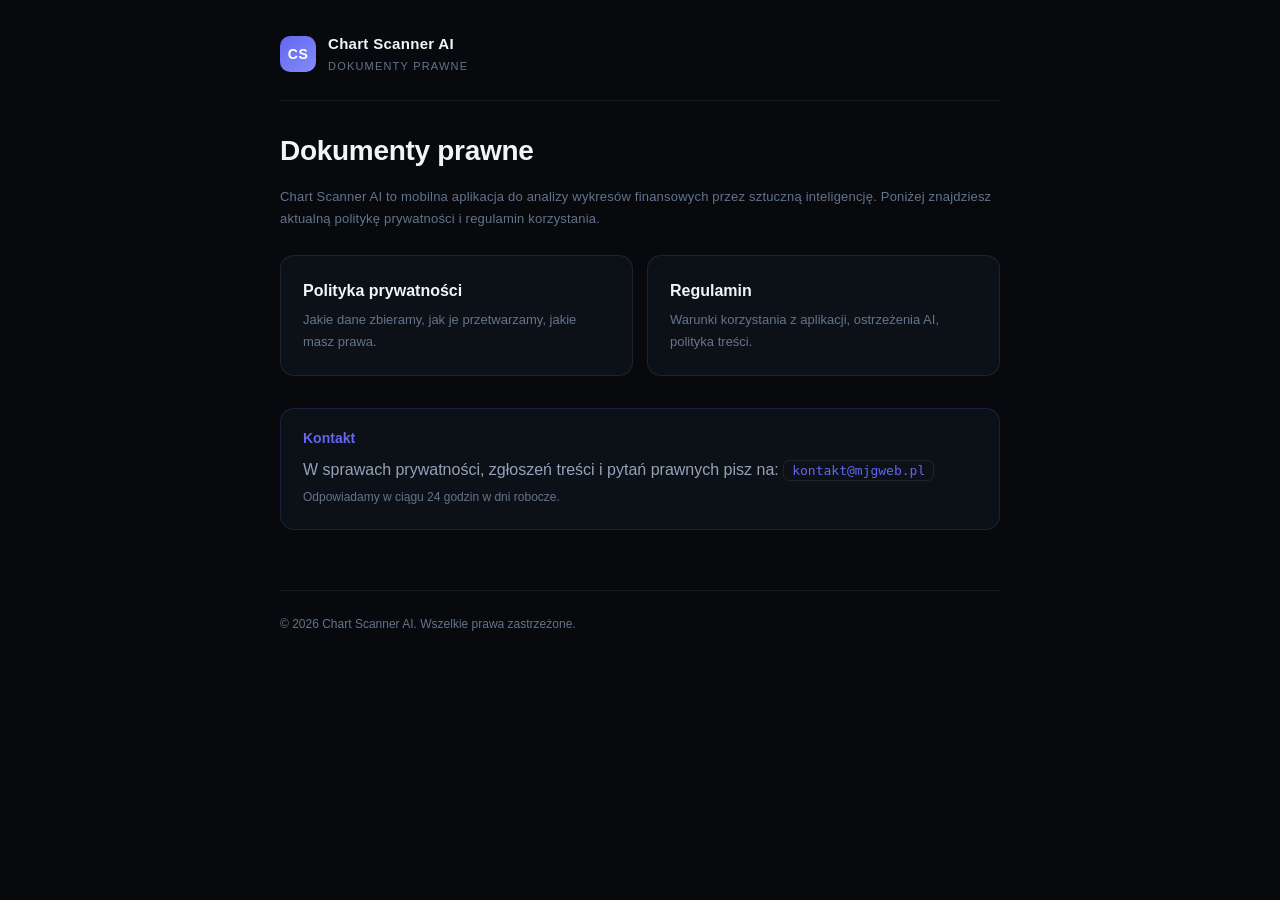
==== index.html @ e5bd4d4e "Initial legal documents" ====
<!DOCTYPE html>
<html lang="pl">
<head>
  <meta charset="UTF-8" />
  <meta name="viewport" content="width=device-width, initial-scale=1.0" />
  <meta name="description" content="Chart Scanner AI — dokumenty prawne. Polityka prywatności i regulamin korzystania z aplikacji." />
  <title>Chart Scanner AI — Dokumenty prawne</title>
  <link rel="stylesheet" href="style.css" />
</head>
<body>
  <div class="wrap">
    <header class="top">
      <div class="logo">CS</div>
      <div class="brand">
        Chart Scanner AI
        <small>Dokumenty prawne</small>
      </div>
    </header>

    <h1>Dokumenty prawne</h1>
    <p class="lead">
      Chart Scanner AI to mobilna aplikacja do analizy wykresów finansowych przez sztuczną inteligencję.
      Poniżej znajdziesz aktualną politykę prywatności i regulamin korzystania.
    </p>

    <div class="cta-row">
      <a href="privacy.html" class="cta">
        <h3>Polityka prywatności</h3>
        <p>Jakie dane zbieramy, jak je przetwarzamy, jakie masz prawa.</p>
      </a>
      <a href="terms.html" class="cta">
        <h3>Regulamin</h3>
        <p>Warunki korzystania z aplikacji, ostrzeżenia AI, polityka treści.</p>
      </a>
    </div>

    <div class="contact">
      <h3>Kontakt</h3>
      <p>W sprawach prywatności, zgłoszeń treści i pytań prawnych pisz na:
        <code class="email">kontakt@mjgweb.pl</code>
      </p>
      <p style="font-size: 12px; color: var(--dim);">
        Odpowiadamy w ciągu 24 godzin w dni robocze.
      </p>
    </div>

    <footer>
      &copy; 2026 Chart Scanner AI. Wszelkie prawa zastrzeżone.
    </footer>
  </div>
</body>
</html>
---- style.css ----
:root {
  --bg: #07090D;
  --bg-card: #0C1118;
  --border: rgba(255, 255, 255, 0.08);
  --text: #F1F5F9;
  --muted: #94A3B8;
  --dim: #64748B;
  --indigo: #6366F1;
  --indigo-soft: rgba(99, 102, 241, 0.18);
  --warn: #F59E0B;
  --warn-soft: rgba(245, 158, 11, 0.12);
  --danger: #EF4444;
}

* { box-sizing: border-box; }

html, body {
  margin: 0;
  padding: 0;
  background: var(--bg);
  color: var(--text);
  font-family: -apple-system, BlinkMacSystemFont, "Segoe UI", Roboto, Oxygen,
    Ubuntu, Cantarell, sans-serif;
  font-size: 16px;
  line-height: 1.6;
  -webkit-font-smoothing: antialiased;
}

a { color: var(--indigo); text-decoration: none; }
a:hover { text-decoration: underline; }

.wrap {
  max-width: 760px;
  margin: 0 auto;
  padding: 32px 20px 80px;
}

header.top {
  display: flex;
  align-items: center;
  gap: 12px;
  padding-bottom: 24px;
  border-bottom: 1px solid var(--border);
  margin-bottom: 28px;
}

.logo {
  width: 36px;
  height: 36px;
  border-radius: 10px;
  background: linear-gradient(135deg, var(--indigo), #818CF8);
  display: flex;
  align-items: center;
  justify-content: center;
  color: #fff;
  font-weight: 800;
  font-size: 14px;
  letter-spacing: 0.5px;
}

.brand {
  font-weight: 800;
  font-size: 15px;
  letter-spacing: 0.3px;
}

.brand small {
  display: block;
  color: var(--dim);
  font-size: 11px;
  font-weight: 500;
  letter-spacing: 1.2px;
  text-transform: uppercase;
  margin-top: 2px;
}

nav.tabs {
  margin-left: auto;
  display: flex;
  gap: 4px;
  font-size: 13px;
}
nav.tabs a {
  padding: 8px 12px;
  border-radius: 8px;
  color: var(--muted);
  font-weight: 600;
}
nav.tabs a.active {
  background: var(--indigo-soft);
  color: var(--indigo);
}

h1 {
  font-size: 28px;
  margin: 0 0 6px;
  letter-spacing: -0.3px;
}
h2 {
  font-size: 17px;
  margin: 28px 0 8px;
  color: var(--text);
}
h3 {
  font-size: 14px;
  margin: 16px 0 6px;
  color: var(--muted);
  font-weight: 700;
}

p, li {
  color: var(--muted);
  line-height: 1.7;
}

.lead {
  color: var(--dim);
  font-size: 13px;
  letter-spacing: 0.2px;
}

.meta {
  display: inline-flex;
  align-items: center;
  gap: 8px;
  background: var(--bg-card);
  border: 1px solid var(--border);
  padding: 6px 12px;
  border-radius: 999px;
  font-size: 12px;
  color: var(--dim);
  font-weight: 600;
  margin: 6px 0 24px;
}

.section {
  background: var(--bg-card);
  border: 1px solid var(--border);
  border-radius: 14px;
  padding: 18px 22px;
  margin-bottom: 14px;
}

.warn {
  background: var(--warn-soft);
  border: 1px solid rgba(245, 158, 11, 0.35);
  border-radius: 14px;
  padding: 16px 20px;
  margin-bottom: 24px;
}
.warn h3 {
  color: var(--warn);
  margin: 0 0 6px;
  text-transform: uppercase;
  letter-spacing: 1.2px;
  font-size: 12px;
}
.warn p { color: var(--text); margin: 0; }

.contact {
  background: var(--bg-card);
  border: 1px solid var(--indigo-soft);
  border-radius: 14px;
  padding: 18px 22px;
  margin-top: 32px;
}
.contact h3 {
  color: var(--indigo);
  margin: 0 0 6px;
}
.contact p { margin: 4px 0; }

footer {
  margin-top: 60px;
  padding-top: 24px;
  border-top: 1px solid var(--border);
  font-size: 12px;
  color: var(--dim);
}

.toc {
  background: var(--bg-card);
  border: 1px solid var(--border);
  border-radius: 12px;
  padding: 14px 18px;
  margin-bottom: 28px;
}
.toc strong {
  display: block;
  color: var(--text);
  font-size: 12px;
  letter-spacing: 1.2px;
  text-transform: uppercase;
  margin-bottom: 8px;
}
.toc ol {
  margin: 0;
  padding-left: 20px;
  color: var(--muted);
  font-size: 13px;
}
.toc ol a { color: var(--muted); }
.toc ol a:hover { color: var(--indigo); }

ul.simple {
  padding-left: 18px;
}
ul.simple li {
  margin-bottom: 6px;
}

.cta-row {
  display: grid;
  grid-template-columns: 1fr 1fr;
  gap: 14px;
  margin-top: 24px;
}
@media (max-width: 540px) {
  .cta-row { grid-template-columns: 1fr; }
}
.cta {
  background: var(--bg-card);
  border: 1px solid var(--border);
  border-radius: 14px;
  padding: 22px;
  display: block;
}
.cta:hover { border-color: var(--indigo); text-decoration: none; }
.cta h3 { color: var(--text); margin: 0 0 6px; font-size: 16px; }
.cta p { margin: 0; color: var(--dim); font-size: 13px; }

code.email {
  background: var(--bg-card);
  border: 1px solid var(--border);
  padding: 2px 8px;
  border-radius: 6px;
  font-family: ui-monospace, "SF Mono", Menlo, Consolas, monospace;
  font-size: 13px;
  color: var(--indigo);
}
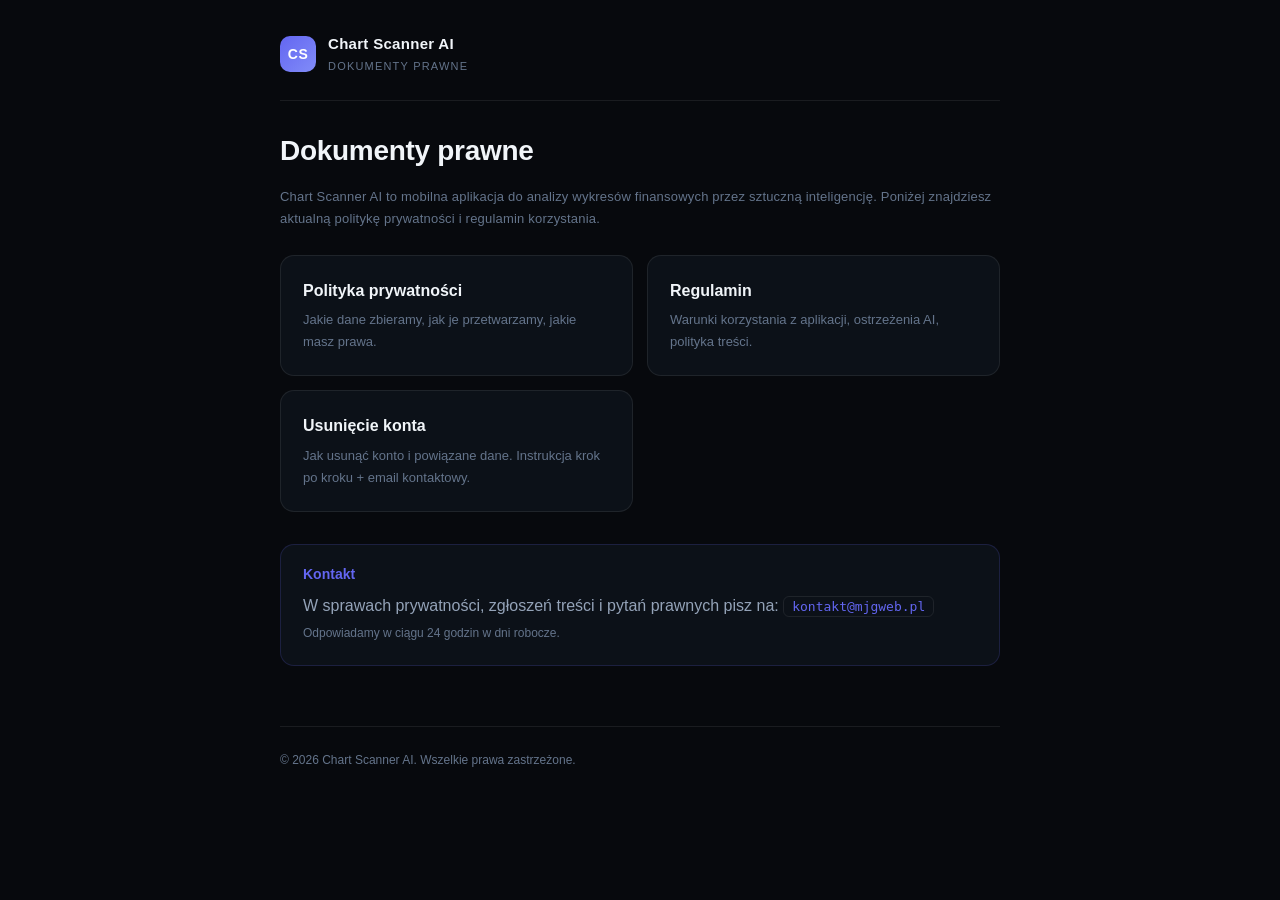
==== commit 1a4c1c3b: "Add account deletion page for Play Console compliance Required by Google Play policy — users must be" ====
--- a/index.html
+++ b/index.html
@@ -32,6 +32,10 @@
         <h3>Regulamin</h3>
         <p>Warunki korzystania z aplikacji, ostrzeżenia AI, polityka treści.</p>
       </a>
+      <a href="delete-account.html" class="cta">
+        <h3>Usunięcie konta</h3>
+        <p>Jak usunąć konto i powiązane dane. Instrukcja krok po kroku + email kontaktowy.</p>
+      </a>
     </div>
 
     <div class="contact">
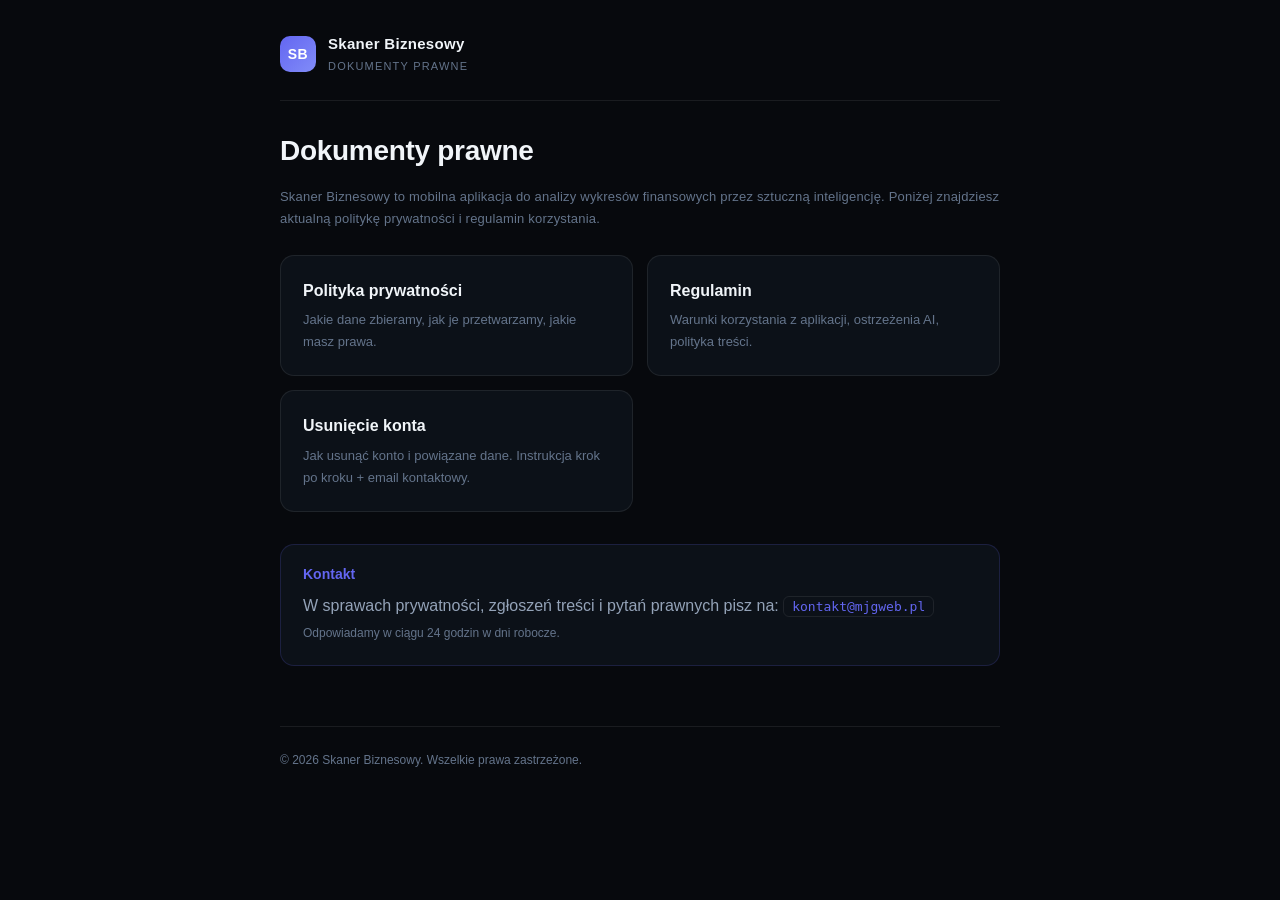
==== commit 9a76ed3d: "Rebrand: Chart Scanner AI -> Skaner Biznesowy, AI Coach -> AI Asystent - Pelny rebrand brandu we wsz" ====
--- a/index.html
+++ b/index.html
@@ -3,23 +3,23 @@
 <head>
   <meta charset="UTF-8" />
   <meta name="viewport" content="width=device-width, initial-scale=1.0" />
-  <meta name="description" content="Chart Scanner AI — dokumenty prawne. Polityka prywatności i regulamin korzystania z aplikacji." />
-  <title>Chart Scanner AI — Dokumenty prawne</title>
+  <meta name="description" content="Skaner Biznesowy — dokumenty prawne. Polityka prywatności i regulamin korzystania z aplikacji." />
+  <title>Skaner Biznesowy — Dokumenty prawne</title>
   <link rel="stylesheet" href="style.css" />
 </head>
 <body>
   <div class="wrap">
     <header class="top">
-      <div class="logo">CS</div>
+      <div class="logo">SB</div>
       <div class="brand">
-        Chart Scanner AI
+        Skaner Biznesowy
         <small>Dokumenty prawne</small>
       </div>
     </header>
 
     <h1>Dokumenty prawne</h1>
     <p class="lead">
-      Chart Scanner AI to mobilna aplikacja do analizy wykresów finansowych przez sztuczną inteligencję.
+      Skaner Biznesowy to mobilna aplikacja do analizy wykresów finansowych przez sztuczną inteligencję.
       Poniżej znajdziesz aktualną politykę prywatności i regulamin korzystania.
     </p>
 
@@ -49,7 +49,7 @@
     </div>
 
     <footer>
-      &copy; 2026 Chart Scanner AI. Wszelkie prawa zastrzeżone.
+      &copy; 2026 Skaner Biznesowy. Wszelkie prawa zastrzeżone.
     </footer>
   </div>
 </body>
